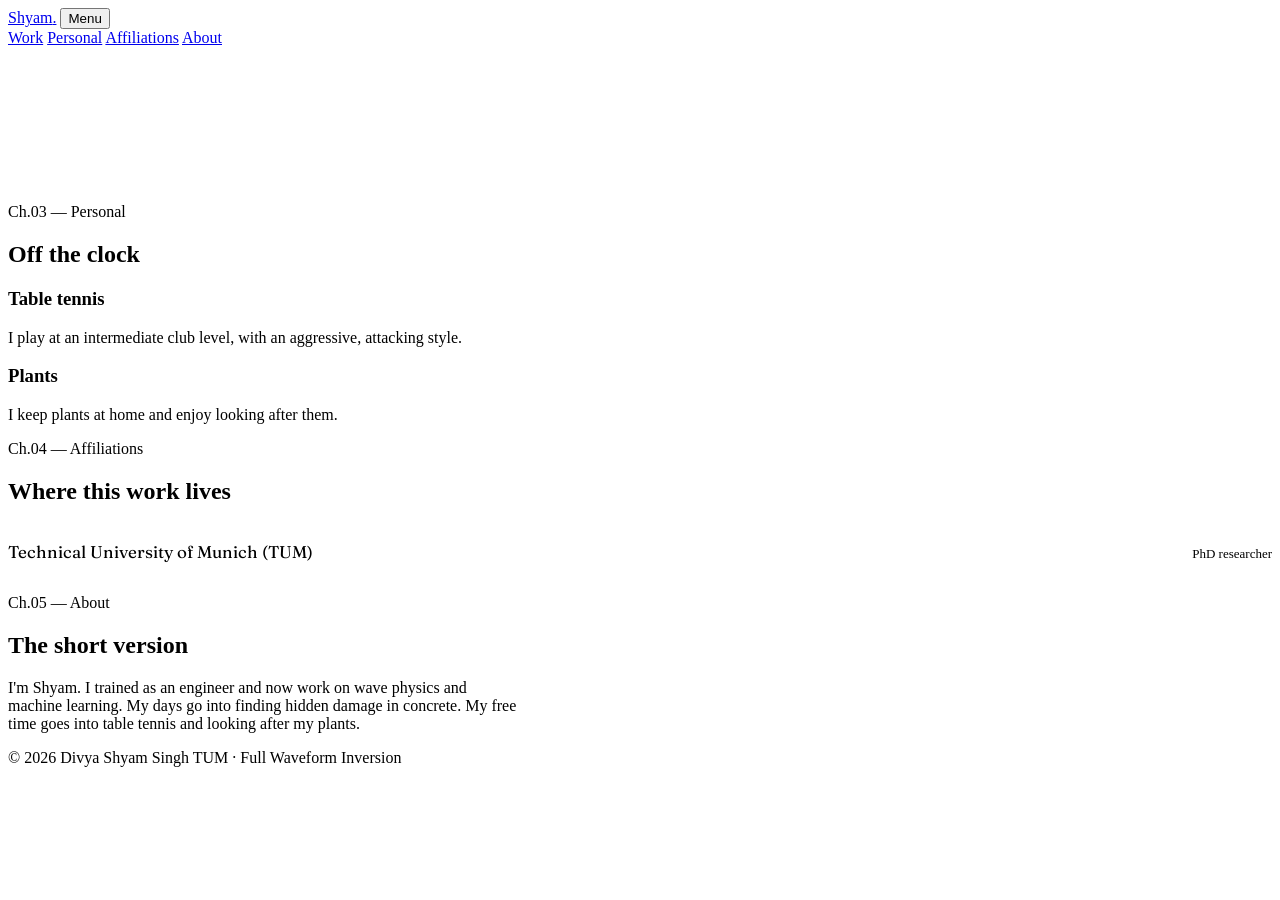
==== About.html @ 0fd4fff2 "Create About.html" ====
<!DOCTYPE html>
<html lang="en">
<head>
<meta charset="UTF-8">
<meta name="viewport" content="width=device-width, initial-scale=1.0">
<title>About — Divya Shyam Singh</title>
<link rel="preconnect" href="https://fonts.googleapis.com">
<link rel="preconnect" href="https://fonts.gstatic.com" crossorigin>
<link href="https://fonts.googleapis.com/css2?family=Fraunces:opsz,wght@9..144,400;9..144,500;9..144,600&family=IBM+Plex+Mono:wght@400;500&family=Inter:wght@400;500&display=swap" rel="stylesheet">
<link rel="stylesheet" href="styles.css">
<style>
  main{ padding-top:0; }
  section:first-of-type{ padding-top:140px; }
  #affiliations .aff-row{
    display:flex; justify-content:space-between; align-items:baseline;
    padding:16px 0; border-bottom:1px solid var(--line);
  }
  #affiliations .aff-row:last-child{ border-bottom:none; }
  #affiliations .aff-name{ font-family:'Fraunces', serif; font-size:17px; }
  #affiliations .aff-role{ color:var(--text-dim); font-size:13px; }
  #about p{ font-size:16px; color:var(--text-dim); max-width:64ch; }
  #about p strong{ color:var(--text); font-weight:500; }
</style>
</head>
<body>

<header>
  <a href="index.html" class="mark">Shyam<span>.</span></a>
  <button class="nav-toggle mono" id="navToggle" aria-label="Toggle menu">Menu</button>
  <nav id="navMenu">
    <a href="index.html#work">Work</a>
    <a href="#personal">Personal</a>
    <a href="#affiliations">Affiliations</a>
    <a href="#about">About</a>
  </nav>
</header>

<main>

  <section id="personal">
    <p class="eyebrow mono">Ch.03 — Personal</p>
    <h2>Off the clock</h2>
    <div class="duo">
      <div class="card">
        <h3>Table tennis</h3>
        <p>I play at an intermediate club level, with an aggressive, attacking style.</p>
      </div>
      <div class="card">
        <h3>Plants</h3>
        <p>I keep plants at home and enjoy looking after them.</p>
      </div>
    </div>
  </section>

  <section id="affiliations">
    <p class="eyebrow mono">Ch.04 — Affiliations</p>
    <h2>Where this work lives</h2>
    <div class="aff-row">
      <span class="aff-name">Technical University of Munich (TUM)</span>
      <span class="aff-role">PhD researcher</span>
    </div>
    <!-- Add your chair/lab name, supervisor, or funding body here if you'd like them listed -->
  </section>

  <section id="about">
    <p class="eyebrow mono">Ch.05 — About</p>
    <h2>The short version</h2>
    <p>I'm <strong>Shyam</strong>. I trained as an engineer and now work on wave physics and machine learning. My days go into finding hidden damage in concrete. My free time goes into table tennis and looking after my plants.</p>
  </section>

</main>

<footer>
  <span>© 2026 Divya Shyam Singh</span>
  <span>TUM · Full Waveform Inversion</span>
</footer>

<script>
  const toggle = document.getElementById('navToggle');
  const menu = document.getElementById('navMenu');
  toggle.addEventListener('click', () => menu.classList.toggle('open'));
  document.querySelectorAll('nav a').forEach(a => a.addEventListener('click', () => menu.classList.remove('open')));
</script>

</body>
</html>
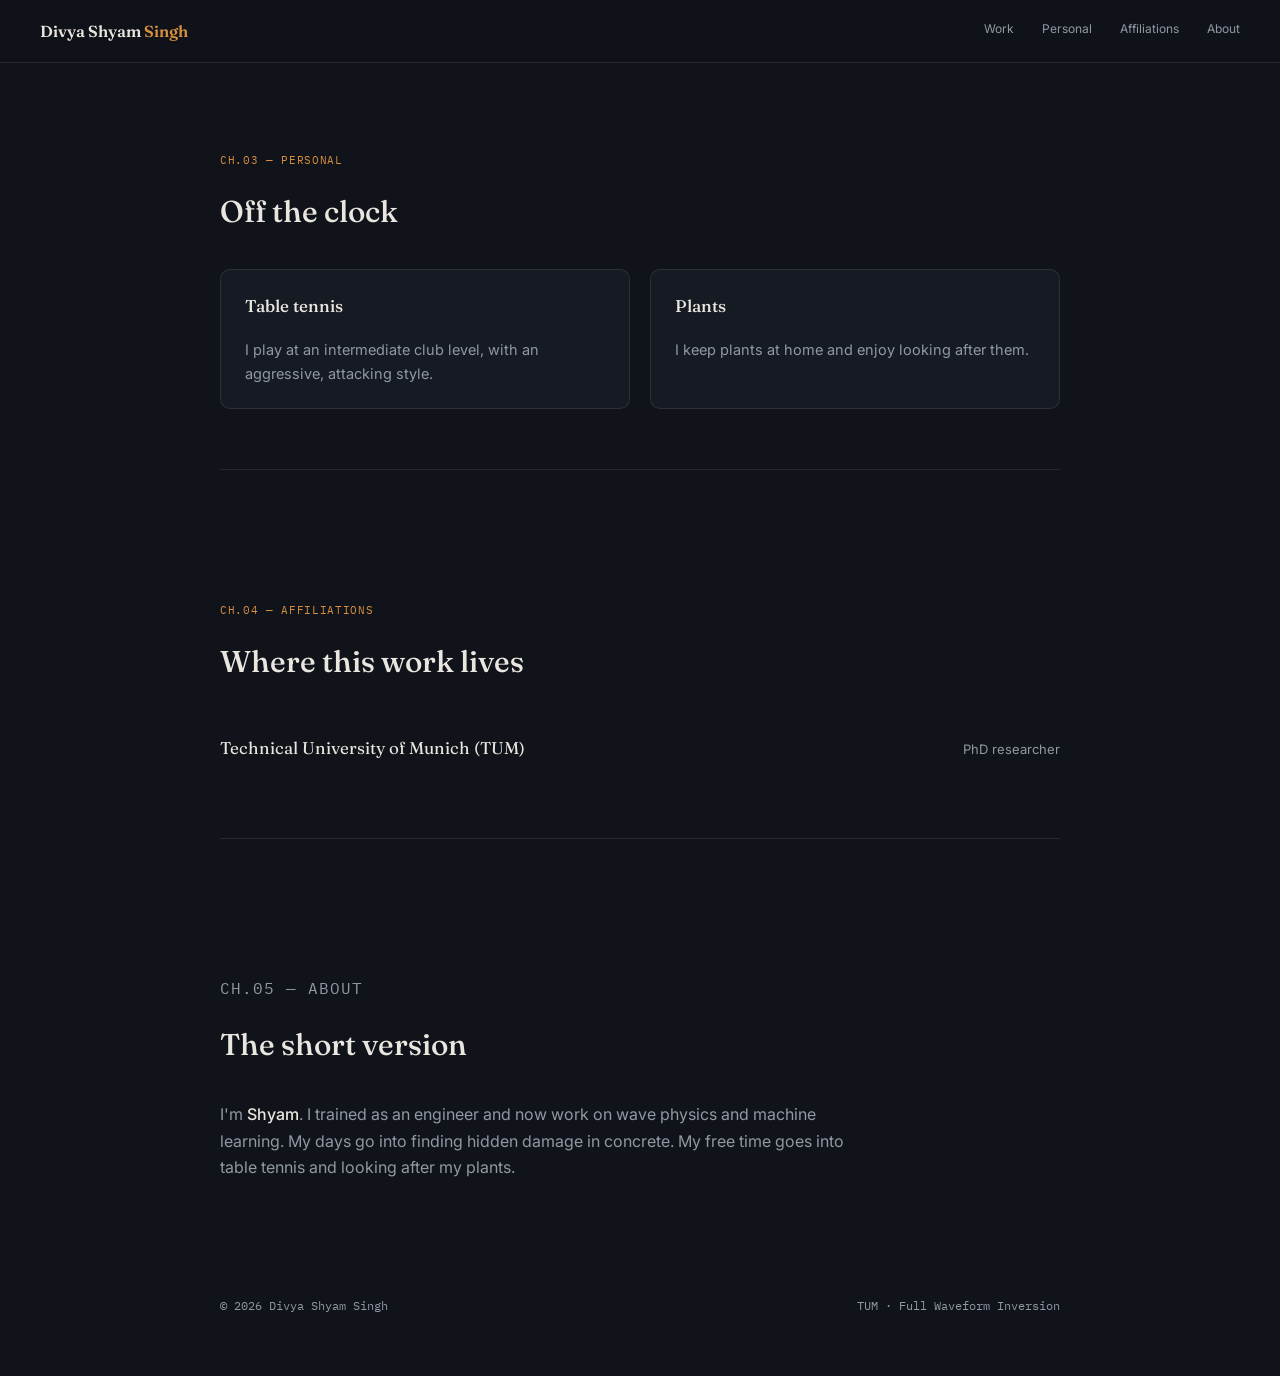
==== commit afdbd6ff: "front page updates and image add" ====
--- a/About.html
+++ b/About.html
@@ -25,7 +25,7 @@
 <body>
 
 <header>
-  <a href="index.html" class="mark">Shyam<span>.</span></a>
+  <a href="index.html" class="mark">Divya Shyam <span>Singh</span></a>
   <button class="nav-toggle mono" id="navToggle" aria-label="Toggle menu">Menu</button>
   <nav id="navMenu">
     <a href="index.html#work">Work</a>
--- a/styles.css
+++ b/styles.css
@@ -0,0 +1,89 @@
+:root{
+  --bg:#10141a;
+  --bg-panel:#161b23;
+  --bg-panel-2:#1b212b;
+  --text:#e9e6df;
+  --text-dim:#8f98a3;
+  --amber:#d98e3f;
+  --teal:#5fa8a0;
+  --line: rgba(233,230,223,0.10);
+  --line-strong: rgba(233,230,223,0.18);
+}
+*{box-sizing:border-box;}
+html{scroll-behavior:smooth;}
+body{
+  margin:0;
+  background:var(--bg);
+  color:var(--text);
+  font-family:'Inter', system-ui, sans-serif;
+  line-height:1.65;
+}
+::selection{ background:var(--amber); color:#10141a; }
+a{ color:inherit; }
+.mono{ font-family:'IBM Plex Mono', monospace; letter-spacing:0.06em; text-transform:uppercase; }
+
+header{
+  position:fixed; top:0; left:0; right:0; z-index:50;
+  display:flex; align-items:center; justify-content:space-between;
+  padding:18px 40px;
+  background:rgba(16,20,26,0.82);
+  backdrop-filter:blur(8px);
+  border-bottom:1px solid var(--line);
+}
+header .mark{ font-family:'Fraunces', serif; font-size:16px; font-weight:600; color:var(--text); text-decoration:none; white-space:nowrap; }
+header .mark span{ color:var(--amber); }
+nav{ display:flex; gap:28px; }
+nav a{
+  color:var(--text-dim); text-decoration:none; font-size:12px;
+  padding-bottom:3px; border-bottom:1px solid transparent;
+  transition:color .2s ease, border-color .2s ease;
+}
+nav a:hover, nav a.active{ color:var(--text); border-color:var(--amber); }
+.nav-toggle{ display:none; background:none; border:1px solid var(--line-strong); color:var(--text); border-radius:6px; padding:6px 10px; font-family:'IBM Plex Mono',monospace; }
+
+main{ max-width:920px; margin:0 auto; padding:0 40px; }
+
+section{ padding:120px 0 60px; border-bottom:1px solid var(--line); }
+section:last-of-type{ border-bottom:none; }
+.eyebrow{ color:var(--amber); font-size:11px; margin-bottom:18px; }
+h2{ font-family:'Fraunces', serif; font-weight:500; font-size:30px; margin:0 0 32px; }
+
+.card-grid{ display:grid; grid-template-columns:repeat(2,1fr); gap:20px; }
+.card{
+  background:var(--bg-panel); border:1px solid var(--line);
+  border-radius:10px; padding:22px 24px;
+}
+.card h3{ font-family:'Fraunces', serif; font-weight:500; font-size:17px; margin:0 0 8px; }
+.card p{ color:var(--text-dim); font-size:14.5px; margin:0; }
+.tag-row{ display:flex; flex-wrap:wrap; gap:8px; margin-top:18px; }
+.tag{
+  font-family:'IBM Plex Mono', monospace; font-size:11px; letter-spacing:0.03em;
+  color:var(--teal); border:1px solid var(--line-strong); border-radius:20px;
+  padding:5px 12px;
+}
+.duo{ display:grid; grid-template-columns:1fr 1fr; gap:20px; }
+.duo .card{ display:flex; flex-direction:column; gap:10px; }
+
+footer{
+  max-width:920px; margin:0 auto; padding:40px 40px 60px;
+  color:var(--text-dim); font-size:12px; display:flex; justify-content:space-between;
+  font-family:'IBM Plex Mono', monospace;
+}
+
+@media (max-width:720px){
+  header{ padding:16px 20px; }
+  header .mark{ font-size:14px; }
+  nav{
+    position:fixed; top:58px; left:0; right:0; background:var(--bg);
+    flex-direction:column; gap:0; border-bottom:1px solid var(--line);
+    max-height:0; overflow:hidden; transition:max-height .25s ease;
+  }
+  nav.open{ max-height:280px; }
+  nav a{ padding:14px 20px; width:100%; border-bottom:1px solid var(--line); border-radius:0; }
+  .nav-toggle{ display:block; }
+  main, footer{ padding-left:20px; padding-right:20px; }
+  section{ padding-top:100px; }
+  .card-grid, .duo{ grid-template-columns:1fr; }
+  footer{ flex-direction:column; gap:8px; }
+}
+@media (prefers-reduced-motion: reduce){ html{ scroll-behavior:auto; } }
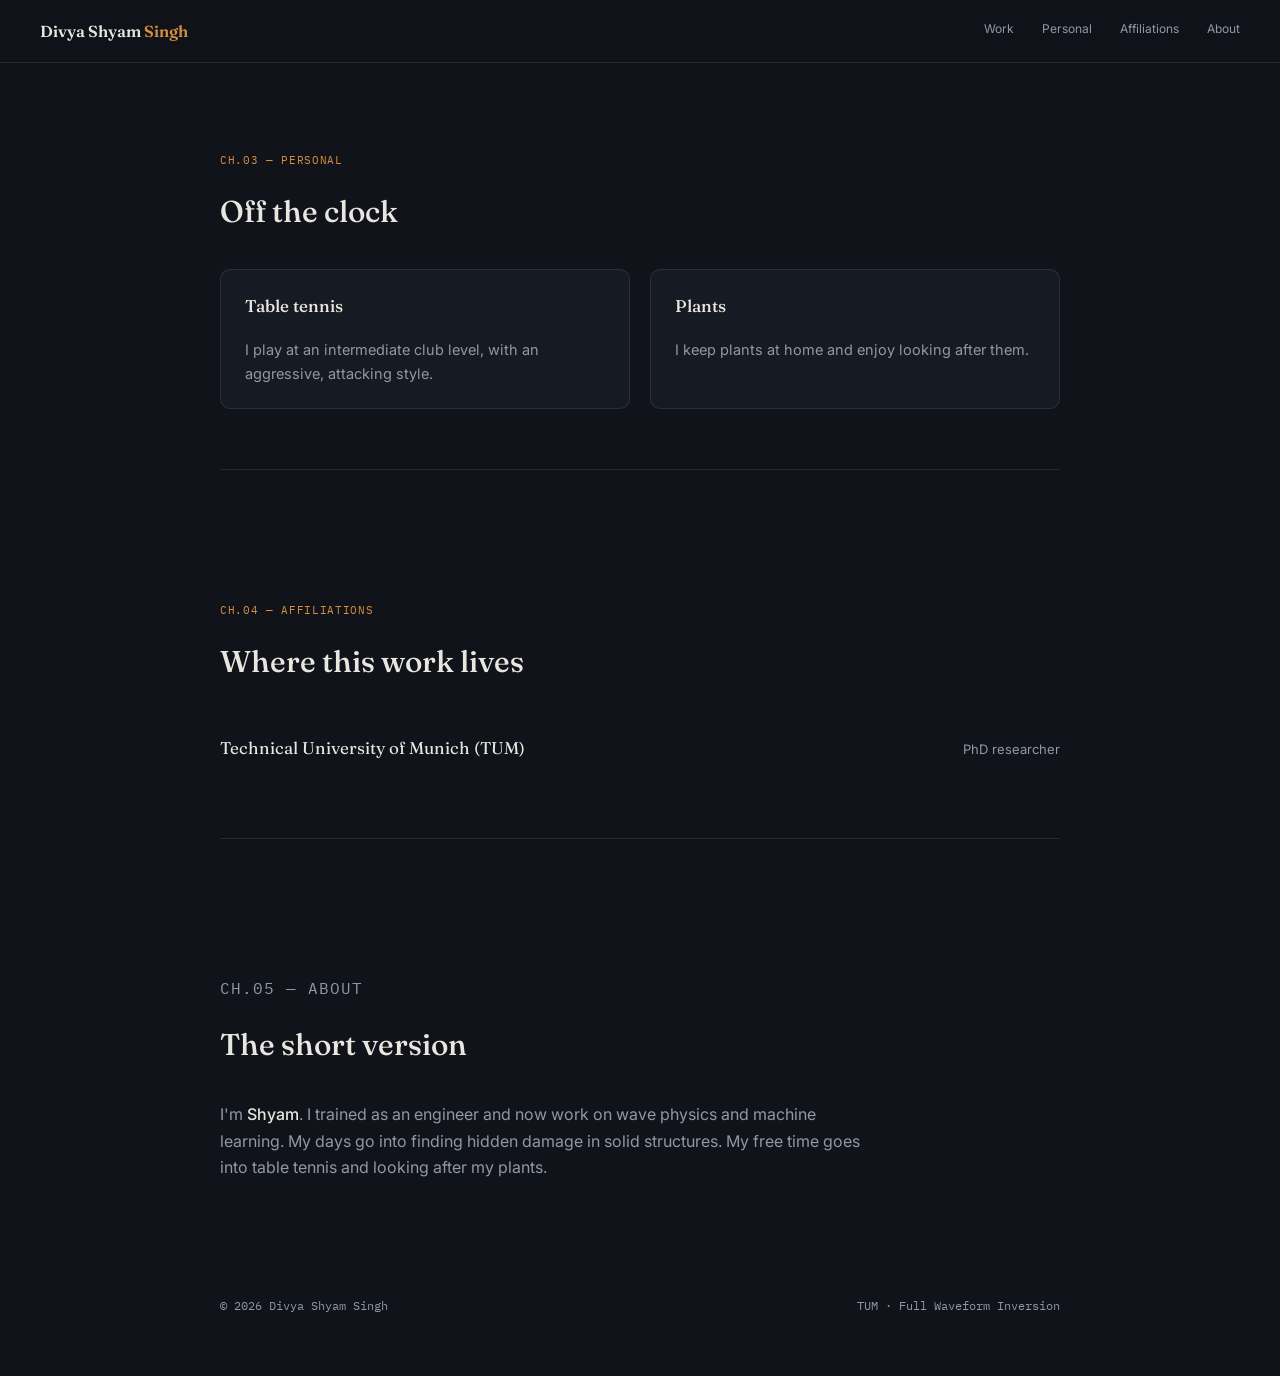
==== commit fa9e9632: "Update About.html" ====
--- a/About.html
+++ b/About.html
@@ -65,7 +65,7 @@
   <section id="about">
     <p class="eyebrow mono">Ch.05 — About</p>
     <h2>The short version</h2>
-    <p>I'm <strong>Shyam</strong>. I trained as an engineer and now work on wave physics and machine learning. My days go into finding hidden damage in concrete. My free time goes into table tennis and looking after my plants.</p>
+    <p>I'm <strong>Shyam</strong>. I trained as an engineer and now work on wave physics and machine learning. My days go into finding hidden damage in solid structures. My free time goes into table tennis and looking after my plants.</p>
   </section>
 
 </main>
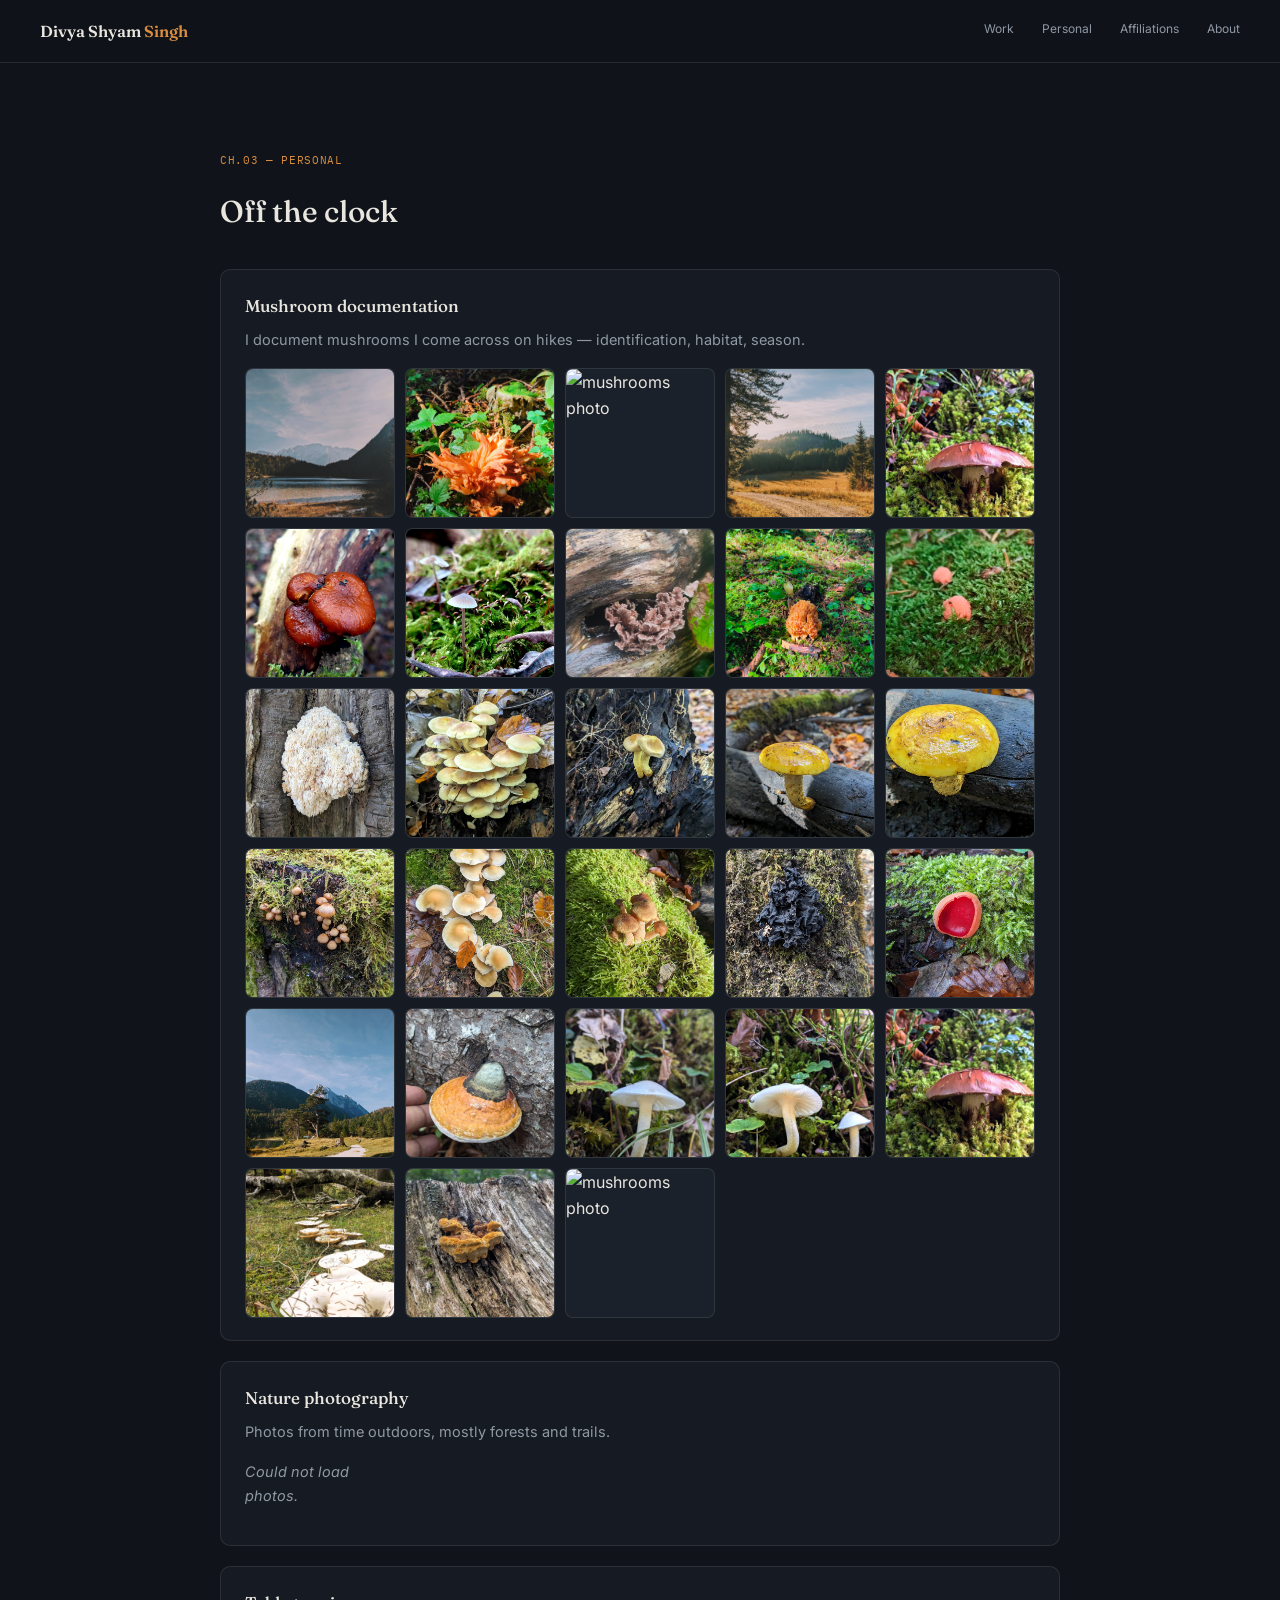
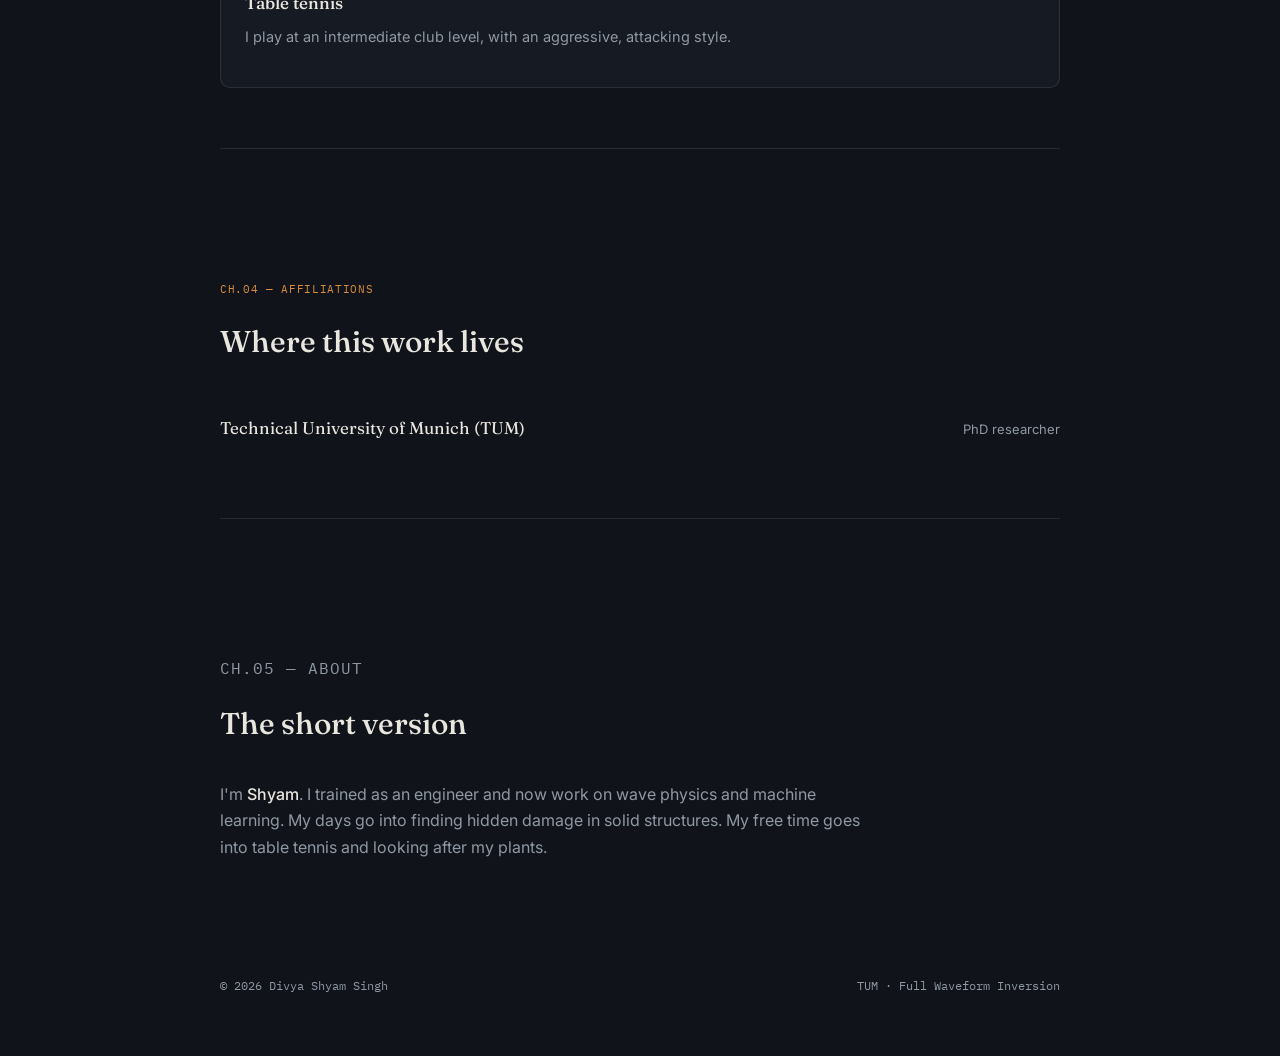
==== commit 6fb166a2: "Add mushroom/nature photo galleries with auto-generated manifests Personal section now lists mushroo" ====
--- a/About.html
+++ b/About.html
@@ -20,6 +20,28 @@
   #affiliations .aff-role{ color:var(--text-dim); font-size:13px; }
   #about p{ font-size:16px; color:var(--text-dim); max-width:64ch; }
   #about p strong{ color:var(--text); font-weight:500; }
+
+  #personal .card p{ color:var(--text-dim); font-size:14.5px; margin:0 0 16px; }
+  .gallery{
+    display:grid; grid-template-columns:repeat(auto-fill, minmax(140px,1fr));
+    gap:10px;
+  }
+  .gallery img{
+    width:100%; aspect-ratio:1/1; object-fit:cover;
+    border-radius:8px; border:1px solid var(--line);
+    background:var(--bg-panel-2); cursor:zoom-in;
+    transition:opacity .2s ease;
+  }
+  .gallery img:hover{ opacity:0.85; }
+  .gallery-empty{ color:var(--text-dim); font-size:13px; font-style:italic; }
+
+  .lightbox{
+    position:fixed; inset:0; background:rgba(10,12,16,0.92);
+    display:none; align-items:center; justify-content:center;
+    z-index:100; padding:40px; cursor:zoom-out;
+  }
+  .lightbox.open{ display:flex; }
+  .lightbox img{ max-width:100%; max-height:100%; border-radius:8px; }
 </style>
 </head>
 <body>
@@ -40,15 +62,19 @@
   <section id="personal">
     <p class="eyebrow mono">Ch.03 — Personal</p>
     <h2>Off the clock</h2>
-    <div class="duo">
-      <div class="card">
-        <h3>Table tennis</h3>
-        <p>I play at an intermediate club level, with an aggressive, attacking style.</p>
-      </div>
-      <div class="card">
-        <h3>Plants</h3>
-        <p>I keep plants at home and enjoy looking after them.</p>
-      </div>
+    <div class="card" style="margin-bottom:20px;">
+      <h3>Mushroom documentation</h3>
+      <p>I document mushrooms I come across on hikes — identification, habitat, season.</p>
+      <div class="gallery" id="gallery-mushrooms"></div>
+    </div>
+    <div class="card" style="margin-bottom:20px;">
+      <h3>Nature photography</h3>
+      <p>Photos from time outdoors, mostly forests and trails.</p>
+      <div class="gallery" id="gallery-nature"></div>
+    </div>
+    <div class="card">
+      <h3>Table tennis</h3>
+      <p>I play at an intermediate club level, with an aggressive, attacking style.</p>
     </div>
   </section>
 
@@ -70,6 +96,8 @@
 
 </main>
 
+<div class="lightbox" id="lightbox"><img id="lightbox-img" src="" alt=""></div>
+
 <footer>
   <span>© 2026 Divya Shyam Singh</span>
   <span>TUM · Full Waveform Inversion</span>
@@ -80,6 +108,39 @@
   const menu = document.getElementById('navMenu');
   toggle.addEventListener('click', () => menu.classList.toggle('open'));
   document.querySelectorAll('nav a').forEach(a => a.addEventListener('click', () => menu.classList.remove('open')));
+
+  async function loadGallery(folder, containerId){
+    const container = document.getElementById(containerId);
+    try {
+      const res = await fetch(`assets/${folder}/manifest.json`);
+      const files = await res.json();
+      if (!files.length){
+        container.innerHTML = '<p class="gallery-empty">No photos yet.</p>';
+        return;
+      }
+      container.innerHTML = files.map(name =>
+        `<img src="assets/${folder}/${name}" alt="${folder} photo" loading="lazy">`
+      ).join('');
+    } catch (e) {
+      container.innerHTML = '<p class="gallery-empty">Could not load photos.</p>';
+    }
+  }
+  loadGallery('mushrooms', 'gallery-mushrooms');
+  loadGallery('nature', 'gallery-nature');
+
+  const lightbox = document.getElementById('lightbox');
+  const lightboxImg = document.getElementById('lightbox-img');
+  document.addEventListener('click', (e) => {
+    if (e.target.closest('.gallery') && e.target.tagName === 'IMG'){
+      lightboxImg.src = e.target.src;
+      lightbox.classList.add('open');
+    } else if (e.target === lightbox){
+      lightbox.classList.remove('open');
+    }
+  });
+  document.addEventListener('keydown', (e) => {
+    if (e.key === 'Escape') lightbox.classList.remove('open');
+  });
 </script>
 
 </body>
